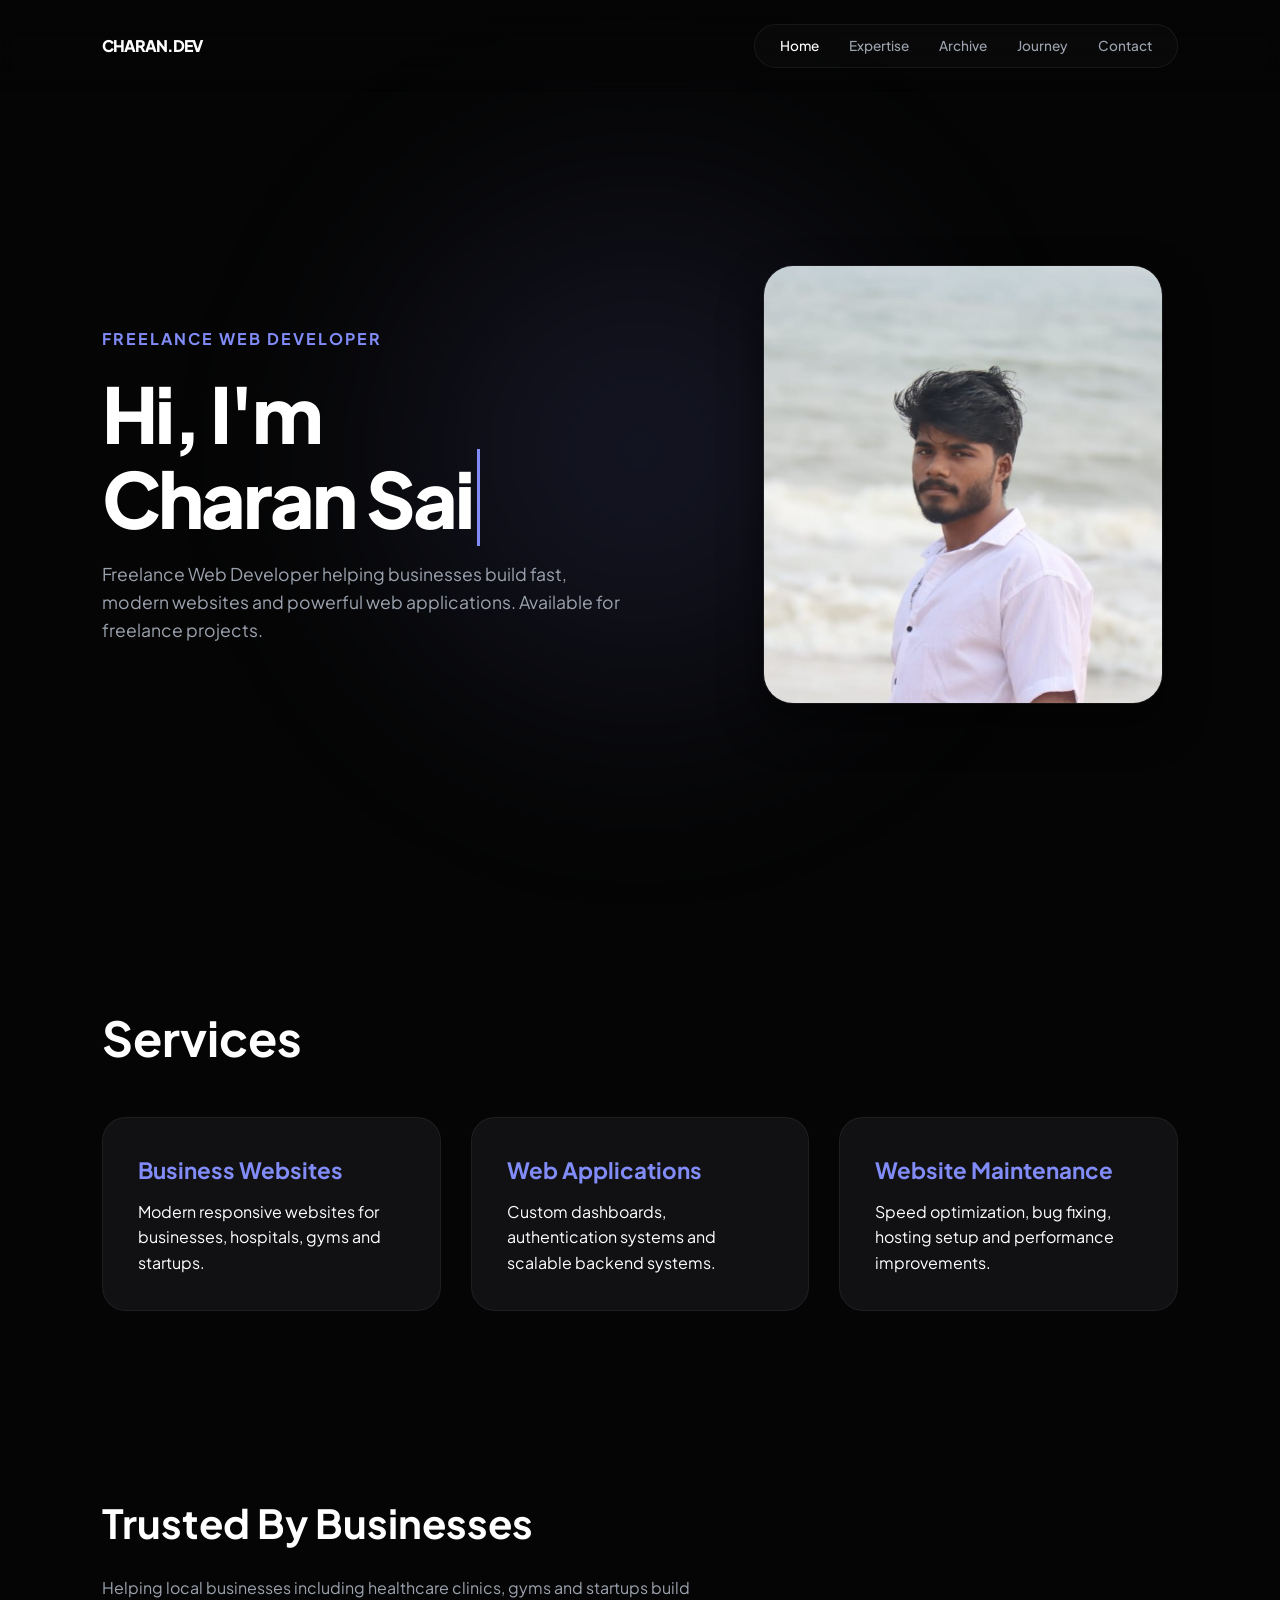
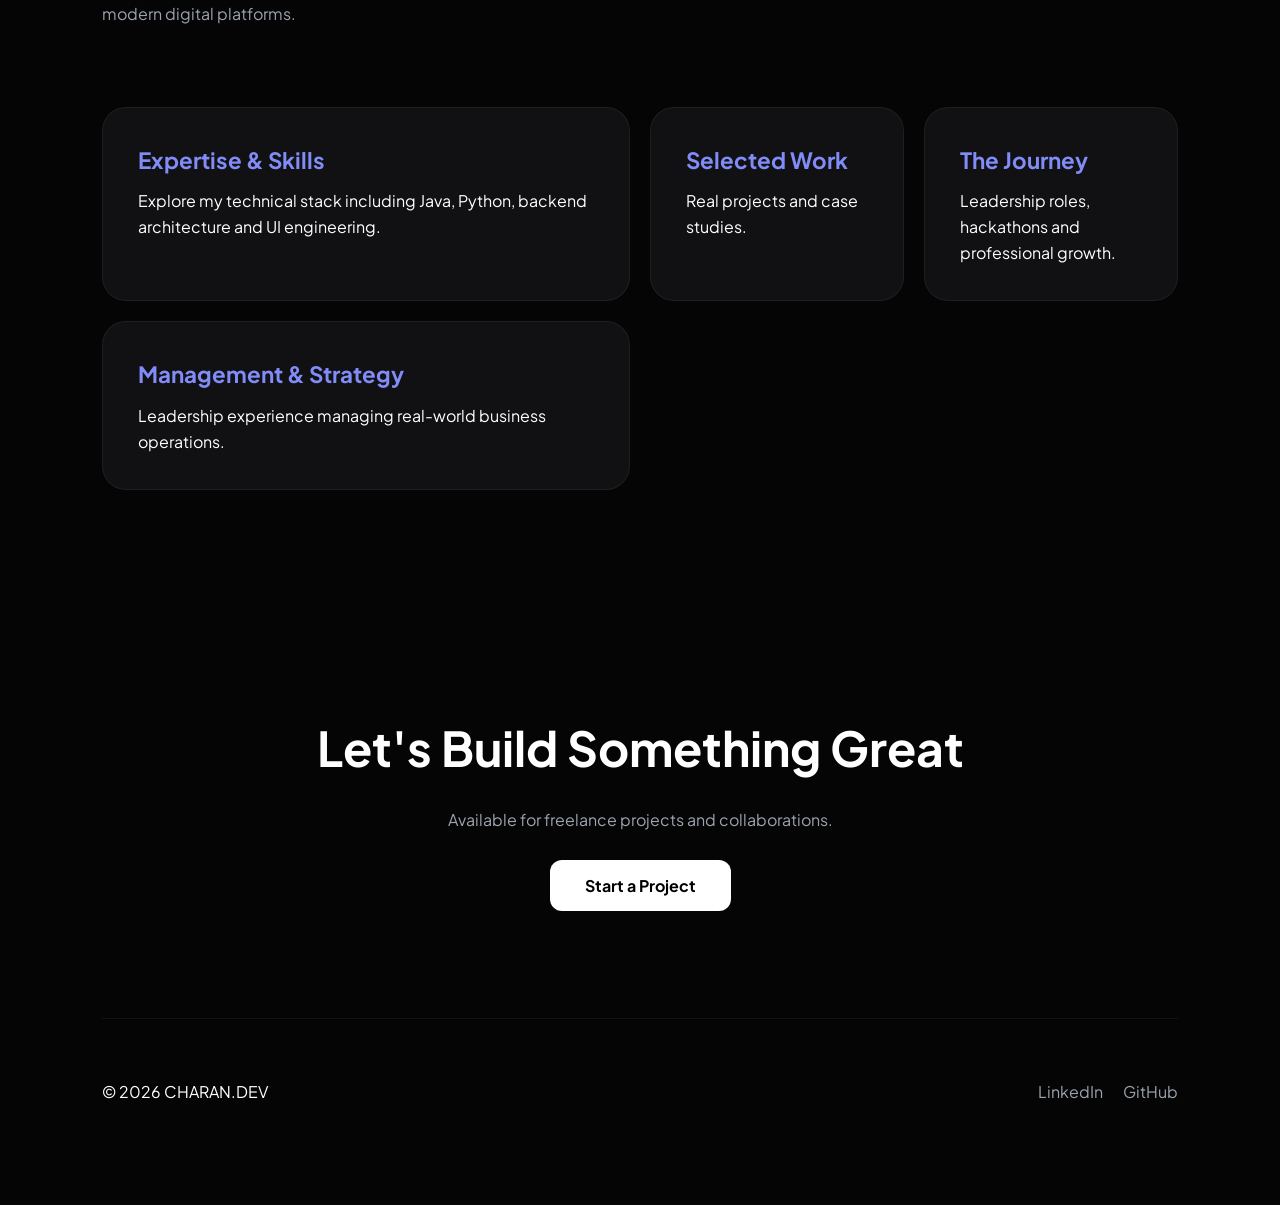
==== index.html @ 9d85164d "Initial commit: Charan Sai old portfolio website archive" ====
<!DOCTYPE html>
<html lang="en">
<head>
<meta charset="UTF-8">
<meta name="viewport" content="width=device-width, initial-scale=1.0">
<title>Charan Sai | Freelance Web Developer</title>

<link href="https://fonts.googleapis.com/css2?family=Plus+Jakarta+Sans:wght@300;400;500;600;700;800&display=swap" rel="stylesheet">

<style>

:root{
--bg:#050505;
--accent:#818cf8;
--accent-glow:rgba(129,140,248,0.15);
--text-main:#ffffff;
--text-dim:#9ca3af;
--surface:#111113;
--border:rgba(255,255,255,0.06);
--glass:rgba(255,255,255,0.02);
}

*{
margin:0;
padding:0;
box-sizing:border-box;
font-family:'Plus Jakarta Sans',sans-serif;
}

body{
background:var(--bg);
color:var(--text-main);
overflow-x:hidden;
line-height:1.6;
}

@keyframes fadeInUp{
from{opacity:0;transform:translateY(40px);}
to{opacity:1;transform:translateY(0);}
}

@keyframes photoPop{
0%{opacity:0;transform:scale(0.9) translateY(20px);}
100%{opacity:1;transform:scale(1) translateY(0);}
}

@keyframes blink{
50% { border-color: transparent }
}

.reveal{opacity:0;}
.active-reveal{animation:fadeInUp 1s cubic-bezier(0.2,0.8,0.2,1) forwards;}

.noise{
position:fixed;
top:0;
left:0;
width:100%;
height:100%;
z-index:-1;
opacity:0.03;
pointer-events:none;
background:url('https://grainy-gradients.vercel.app/noise.svg');
}

.spotlight{
position:fixed;
top:50%;
left:50%;
transform:translate(-50%,-50%);
width:60vw;
height:60vw;
background:radial-gradient(circle,var(--accent-glow) 0%,transparent 70%);
z-index:-1;
filter:blur(80px);
}

nav{
position:fixed;
top:0;
width:100%;
padding:24px 8%;
display:flex;
justify-content:space-between;
align-items:center;
z-index:1000;
background:linear-gradient(to bottom,var(--bg) 0%,transparent 100%);
backdrop-filter:blur(10px);
}

.nav-links{
display:flex;
gap:30px;
background:var(--glass);
padding:10px 25px;
border-radius:100px;
border:1px solid var(--border);
}

nav a{
text-decoration:none;
color:var(--text-dim);
font-size:0.85rem;
font-weight:500;
transition:0.4s;
}

nav a:hover,
nav a.active{
color:var(--text-main);
}

.hero{
min-height:100vh;
display:flex;
align-items:center;
justify-content:center;
padding:120px 8% 50px;
}

.hero-container{
display:flex;
align-items:center;
justify-content:space-between;
width:100%;
max-width:1400px;
gap:50px;
}

.hero-text{flex:1;}

.hero-text h2{
color:var(--accent);
font-weight:700;
margin-bottom:20px;
letter-spacing:2px;
font-size:1rem;
}

.hero-text h1{
font-size:clamp(2.5rem,6vw,5rem);
font-weight:800;
letter-spacing:-3px;
line-height:1.1;
margin-bottom:20px;
min-height: 1.2em;
}

#typewriter{
border-right: 3px solid var(--accent);
white-space: nowrap;
padding-right: 5px;
animation: blink 0.75s step-end infinite;
}

.hero-text p{
color:var(--text-dim);
max-width:520px;
font-size:1.1rem;
}

.hero-image{
flex:0 0 40%;
display:flex;
justify-content:center;
opacity:0;
}

.hero-image img{
width:100%;
max-width:400px;
border-radius:30px;
border:1px solid var(--border);
box-shadow:0 20px 40px rgba(0,0,0,0.5);
}

.photo-appear{
animation:photoPop 1s cubic-bezier(0.2,0.8,0.2,1) forwards;
}

.bento-container{
padding:0 8% 100px;
display:grid;
grid-template-columns:repeat(4,1fr);
gap:20px;
}

.bento-card{
background:var(--surface);
border:1px solid var(--border);
border-radius:24px;
padding:35px;
text-decoration:none;
color:inherit;
transition:0.5s;
}

.bento-card:hover{
transform:translateY(-10px);
border-color:var(--accent);
}

.span-2{
grid-column:span 2;
}

.bento-card h3{
font-size:1.4rem;
margin-bottom:10px;
color:var(--accent);
}

.services{
padding:100px 8%;
}

.services-grid{
display:grid;
grid-template-columns:repeat(3,1fr);
gap:30px;
margin-top:40px;
}

.trust{
padding:80px 8%;
}

.cta{
padding:120px 8%;
text-align:center;
}

.cta-btn{
padding:15px 35px;
background:white;
color:black;
border-radius:12px;
text-decoration:none;
font-weight:700;
}

footer{
margin:0 8% 40px;
padding:60px 0;
border-top:1px solid var(--border);
display:flex;
justify-content:space-between;
}

@media(max-width:992px){

.hero-container{
flex-direction:column;
text-align:center;
}

.hero-image{
width:60%;
margin-bottom:30px;
}

.services-grid{
grid-template-columns:1fr;
}

.bento-container{
grid-template-columns:1fr;
}

}

</style>
</head>

<body>

<div class="noise"></div>
<div class="spotlight" id="spotlight"></div>

<nav>
<div style="font-weight:800;letter-spacing:-1px;">CHARAN.DEV</div>

<div class="nav-links">
<a class='active' href='index.html'>Home</a>
<a href='about.html'>Expertise</a>
<a href='projects.html'>Archive</a>
<a href='experience.html'>Journey</a>
<a href='contact.html'>Contact</a>
</div>
</nav>

<section class="hero">

<div class="hero-container">

<div class="hero-text reveal active-reveal">

<h2>FREELANCE WEB DEVELOPER</h2>

<h1>Hi, I'm <span id="typewriter"></span></h1>

<p>
Freelance Web Developer helping businesses build fast, modern websites
and powerful web applications. Available for freelance projects.
</p>

</div>

<div class="hero-image" id="hero-img">
<img src="charan.jpeg">
</div>

</div>

</section>

<section class="services reveal">

<h2 style="font-size:3rem;">Services</h2>

<div class="services-grid">

<div class="bento-card">
<h3>Business Websites</h3>
<p>Modern responsive websites for businesses, hospitals, gyms and startups.</p>
</div>

<div class="bento-card">
<h3>Web Applications</h3>
<p>Custom dashboards, authentication systems and scalable backend systems.</p>
</div>

<div class="bento-card">
<h3>Website Maintenance</h3>
<p>Speed optimization, bug fixing, hosting setup and performance improvements.</p>
</div>

</div>

</section>

<section class="trust reveal">

<h2 style="font-size:2.5rem;margin-bottom:20px;">Trusted By Businesses</h2>

<p style="color:var(--text-dim);max-width:600px;">
Helping local businesses including healthcare clinics, gyms and startups
build modern digital platforms.
</p>

</section>

<section class="bento-container">

<a class='bento-card span-2 reveal' href='about.html'>
<h3>Expertise & Skills</h3>
<p>Explore my technical stack including Java, Python, backend architecture and UI engineering.</p>
</a>

<a class='bento-card reveal' href='projects.html'>
<h3>Selected Work</h3>
<p>Real projects and case studies.</p>
</a>

<a class='bento-card reveal' href='experience.html'>
<h3>The Journey</h3>
<p>Leadership roles, hackathons and professional growth.</p>
</a>

<a class='bento-card span-2 reveal' href='experience.html'>
<h3>Management & Strategy</h3>
<p>Leadership experience managing real-world business operations.</p>
</a>

</section>

<section class="cta reveal">

<h2 style="font-size:3rem;margin-bottom:20px;">
Let's Build Something Great
</h2>

<p style="color:var(--text-dim);margin-bottom:40px;">
Available for freelance projects and collaborations.
</p>

<a class='cta-btn' href='contact.html'>
Start a Project
</a>

</section>

<footer>

<div>© 2026 CHARAN.DEV</div>

<div style="display:flex;gap:20px;">
<a href="https://linkedin.com/in/charan11328" style="color:var(--text-dim);text-decoration:none;">LinkedIn</a>
<a href="https://github.com/charan11328" style="color:var(--text-dim);text-decoration:none;">GitHub</a>
</div>

</footer>

<script>

const phrases = [
    "Charan Sai", 
    "a Developer", 
    "a Freelancer", 
    "a CSE Student",
    "a UI Engineer",
    "a Data Explorer"
];

const typewriter = document.getElementById('typewriter');
let phraseIndex = 0;
let charIndex = 0;
let isDeleting = false;
let typeSpeed = 80;

function type() {
    const currentPhrase = phrases[phraseIndex];

    if (isDeleting) {
        typewriter.textContent = currentPhrase.substring(0, charIndex - 1);
        charIndex--;
        typeSpeed = 40; 
    } else {
        typewriter.textContent = currentPhrase.substring(0, charIndex + 1);
        charIndex++;
        typeSpeed = 80; 
    }

    if (!isDeleting && charIndex === currentPhrase.length) {
        isDeleting = true;
        typeSpeed = 2000; 
    } else if (isDeleting && charIndex === 0) {
        isDeleting = false;
        phraseIndex = (phraseIndex + 1) % phrases.length;
        typeSpeed = 400;
    }

    setTimeout(type, typeSpeed);
}

document.addEventListener('mousemove',(e)=>{
    const spotlight = document.getElementById('spotlight');
    if(spotlight) {
        spotlight.style.left=e.clientX+'px';
        spotlight.style.top=e.clientY+'px';
    }
});

const observerOptions={threshold:0.1};

const observer=new IntersectionObserver((entries)=>{
    entries.forEach((entry,index)=>{
        if(entry.isIntersecting){
            setTimeout(()=>{
                entry.target.classList.add('active-reveal');
            },index*100);
        }
    });
},observerOptions);

document.querySelectorAll('.reveal').forEach((el)=>observer.observe(el));

window.onload=()=>{
    document.getElementById("hero-img").classList.add("photo-appear");
    setTimeout(type, 500);
}

</script>

</body>
</html>
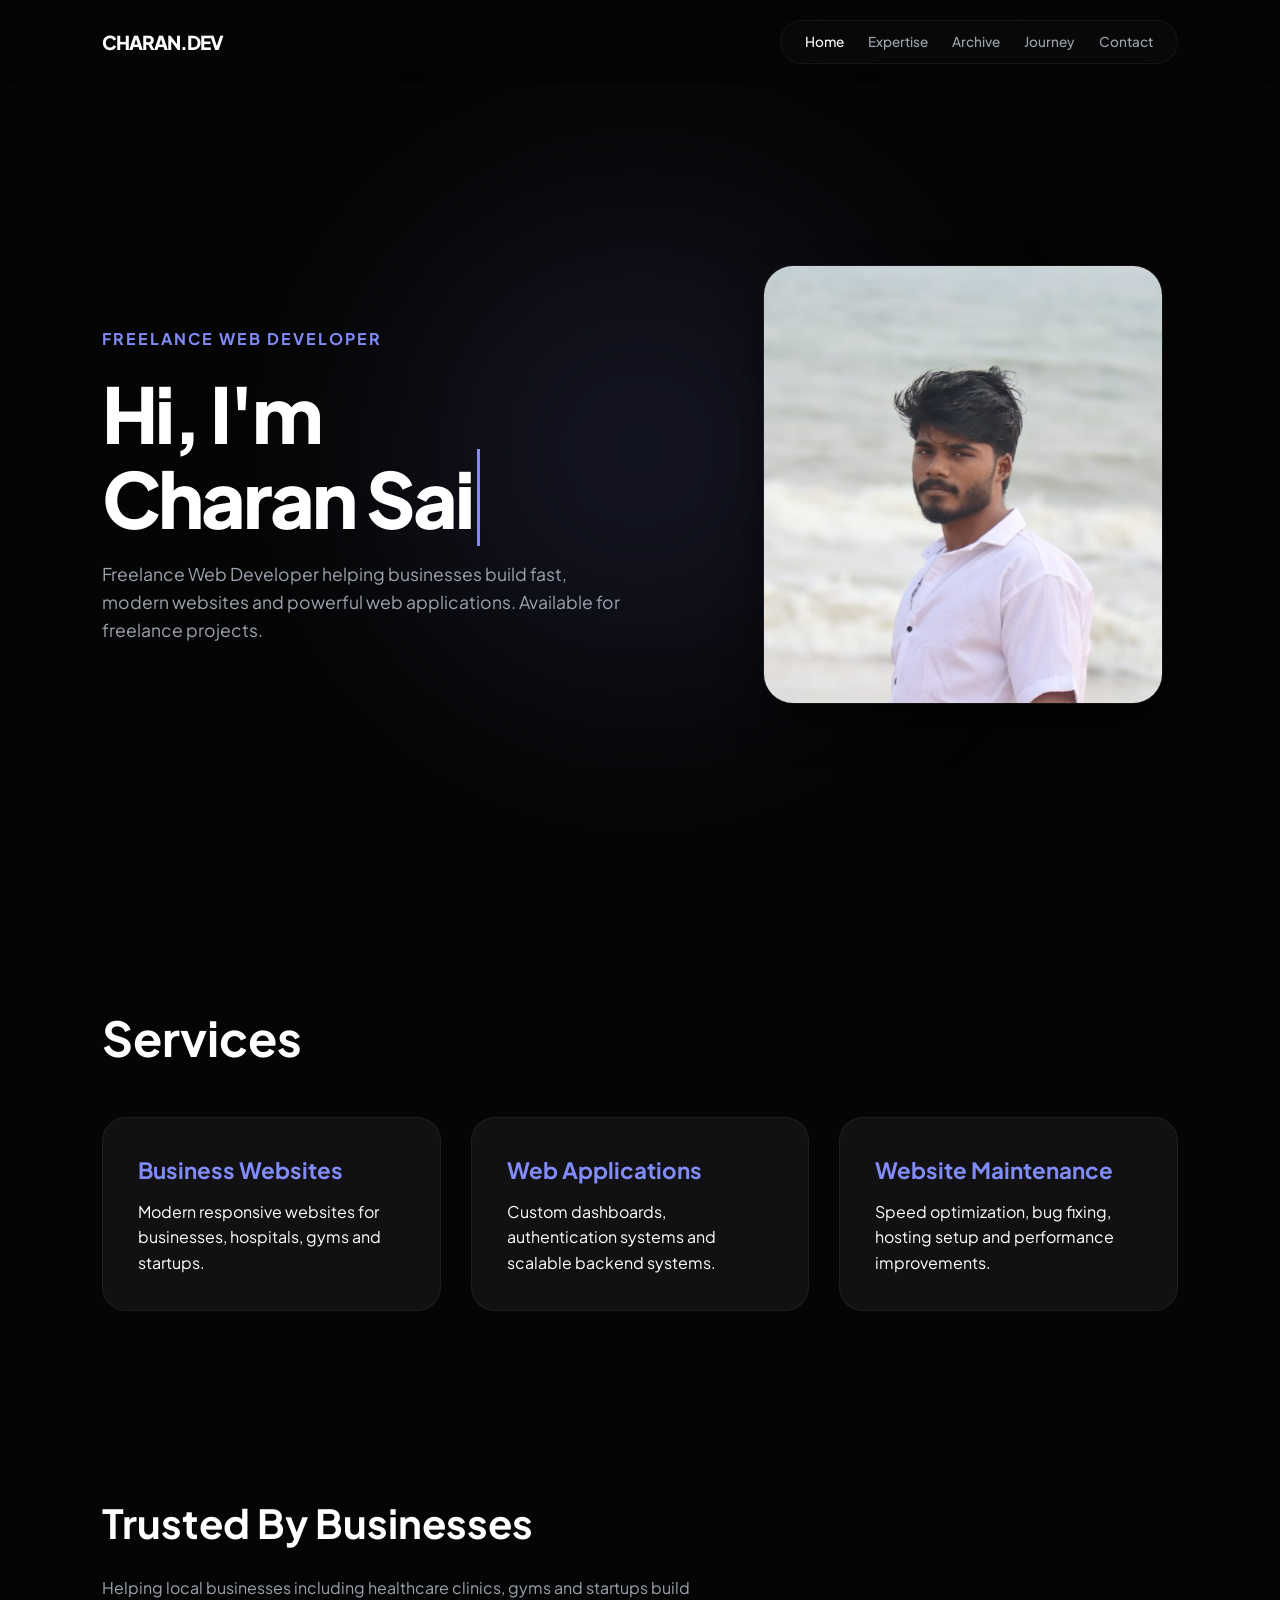
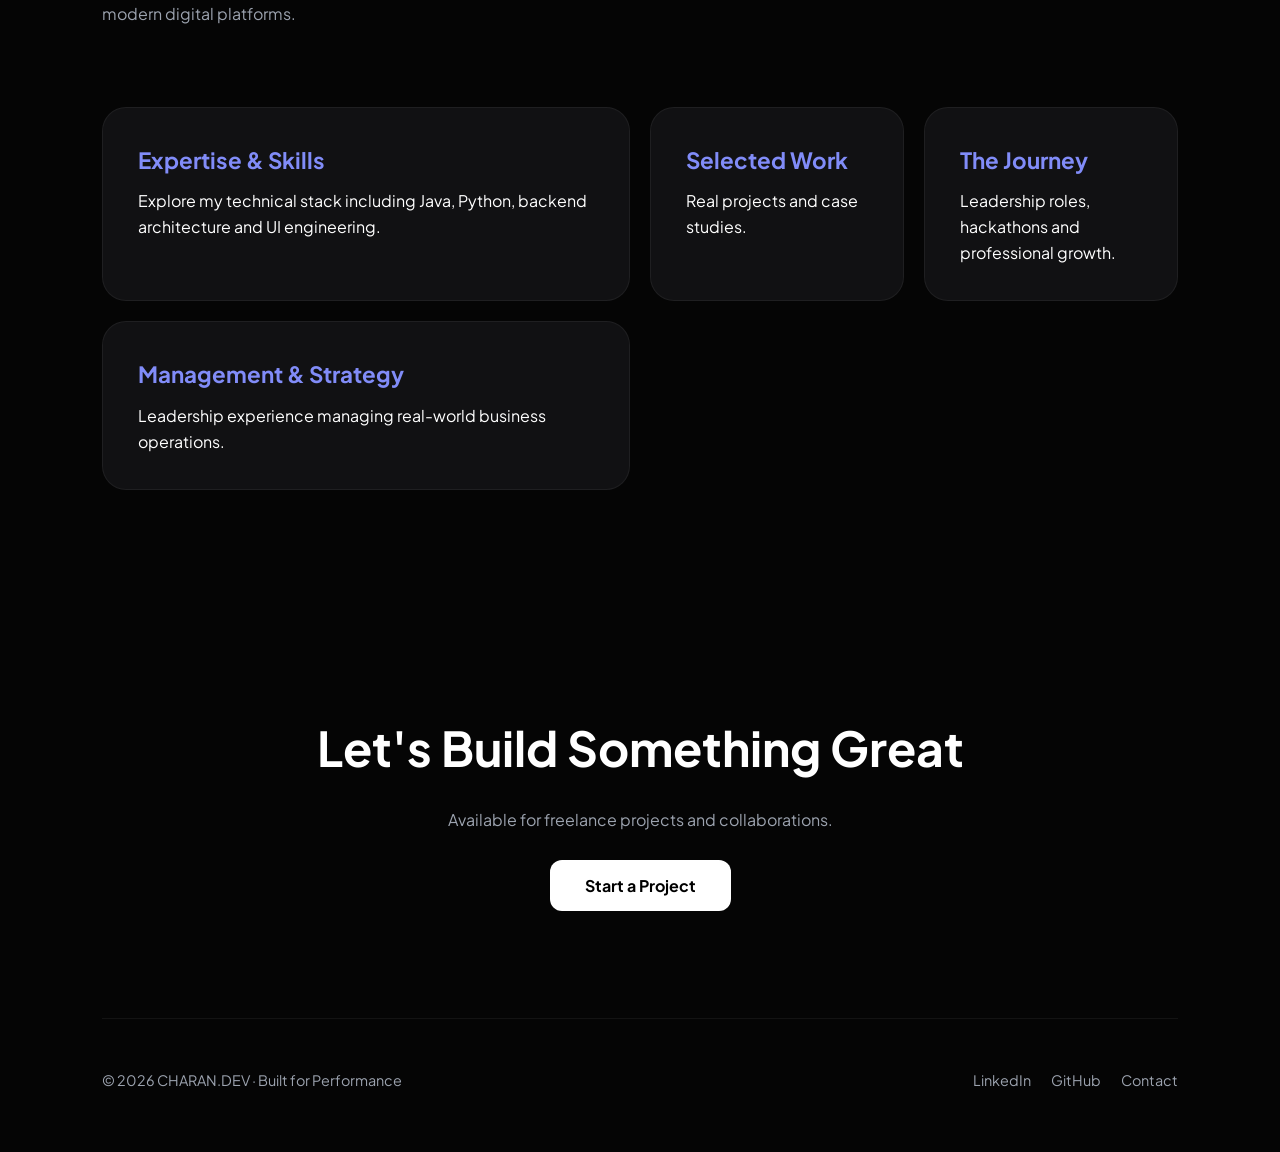
==== commit a2c40ac4: "Fix mobile responsiveness, navigation menu, and UI bugs across all pages" ====
--- a/index.html
+++ b/index.html
@@ -79,22 +79,34 @@
 position:fixed;
 top:0;
 width:100%;
-padding:24px 8%;
+padding:20px 8%;
 display:flex;
 justify-content:space-between;
 align-items:center;
 z-index:1000;
 background:linear-gradient(to bottom,var(--bg) 0%,transparent 100%);
-backdrop-filter:blur(10px);
+backdrop-filter:blur(12px);
+-webkit-backdrop-filter:blur(12px);
+transition:all .3s;
+}
+
+.logo{
+font-weight:800;
+letter-spacing:-1px;
+font-size:1.2rem;
+text-decoration:none;
+color:var(--text-main);
+z-index:1001;
 }
 
 .nav-links{
 display:flex;
-gap:30px;
+gap:24px;
 background:var(--glass);
-padding:10px 25px;
+padding:10px 24px;
 border-radius:100px;
 border:1px solid var(--border);
+backdrop-filter:blur(10px);
 }
 
 nav a{
@@ -102,12 +114,47 @@
 color:var(--text-dim);
 font-size:0.85rem;
 font-weight:500;
-transition:0.4s;
+transition:0.3s;
 }
 
 nav a:hover,
 nav a.active{
 color:var(--text-main);
+}
+
+.mobile-toggle{
+display:none;
+flex-direction:column;
+justify-content:center;
+gap:5px;
+width:42px;
+height:42px;
+background:var(--glass);
+border:1px solid var(--border);
+border-radius:10px;
+cursor:pointer;
+padding:10px;
+z-index:1001;
+transition:0.3s;
+}
+
+.mobile-toggle span{
+display:block;
+width:100%;
+height:2px;
+background:var(--text-main);
+border-radius:2px;
+transition:transform 0.3s ease, opacity 0.3s ease;
+}
+
+.mobile-toggle.active span:nth-child(1){
+transform:translateY(7px) rotate(45deg);
+}
+.mobile-toggle.active span:nth-child(2){
+opacity:0;
+}
+.mobile-toggle.active span:nth-child(3){
+transform:translateY(-7px) rotate(-45deg);
 }
 
 .hero{
@@ -241,22 +288,41 @@
 
 footer{
 margin:0 8% 40px;
-padding:60px 0;
+padding:50px 0 20px;
 border-top:1px solid var(--border);
 display:flex;
 justify-content:space-between;
+align-items:center;
+color:var(--text-dim);
+font-size:0.9rem;
+}
+
+.footer-links{
+display:flex;
+gap:20px;
+}
+
+.footer-links a{
+color:var(--text-dim);
+text-decoration:none;
+transition:0.3s;
+}
+
+.footer-links a:hover{
+color:var(--text-main);
 }
 
 @media(max-width:992px){
-
 .hero-container{
 flex-direction:column;
 text-align:center;
+gap:30px;
 }
 
 .hero-image{
-width:60%;
-margin-bottom:30px;
+width:100%;
+max-width:320px;
+margin-bottom:20px;
 }
 
 .services-grid{
@@ -264,9 +330,105 @@
 }
 
 .bento-container{
+grid-template-columns:repeat(2,1fr);
+gap:16px;
+}
+}
+
+@media(max-width:768px){
+nav{
+padding:16px 5%;
+background:rgba(5,5,5,0.85);
+}
+
+.mobile-toggle{
+display:flex;
+}
+
+.nav-links{
+position:fixed;
+top:0;
+right:-100%;
+width:75%;
+max-width:300px;
+height:100vh;
+height:100dvh;
+background:#0d0d10;
+border-left:1px solid var(--border);
+border-radius:0;
+padding:90px 24px 40px;
+flex-direction:column;
+gap:16px;
+transition:right 0.35s cubic-bezier(0.4,0,0.2,1);
+box-shadow:-10px 0 30px rgba(0,0,0,0.8);
+z-index:1000;
+}
+
+.nav-links.open{
+right:0;
+}
+
+.nav-links a{
+font-size:1.1rem;
+font-weight:600;
+padding:12px 18px;
+border-radius:12px;
+background:var(--glass);
+border:1px solid var(--border);
+display:block;
+}
+
+.nav-links a.active{
+background:var(--accent-glow);
+border-color:rgba(129,140,248,0.3);
+color:var(--accent);
+}
+
+.hero{
+padding:110px 5% 40px;
+min-height:auto;
+}
+
+.hero-text h1{
+letter-spacing:-1.5px;
+}
+
+.services, .trust, .cta{
+padding:60px 5%;
+}
+
+.bento-container{
 grid-template-columns:1fr;
-}
-
+padding:0 5% 60px;
+}
+
+.span-2{
+grid-column:span 1;
+}
+
+footer{
+margin:0 5% 30px;
+padding:35px 0 15px;
+flex-direction:column;
+gap:18px;
+text-align:center;
+}
+}
+
+@media(max-width:480px){
+.hero-image{
+max-width:240px;
+}
+
+.bento-card{
+padding:25px;
+}
+
+.cta-btn{
+display:inline-block;
+width:100%;
+max-width:280px;
+}
 }
 
 </style>
@@ -278,9 +440,15 @@
 <div class="spotlight" id="spotlight"></div>
 
 <nav>
-<div style="font-weight:800;letter-spacing:-1px;">CHARAN.DEV</div>
-
-<div class="nav-links">
+<a class="logo" href="index.html">CHARAN.DEV</a>
+
+<button class="mobile-toggle" id="mobileToggle" aria-label="Toggle navigation" aria-expanded="false">
+<span></span>
+<span></span>
+<span></span>
+</button>
+
+<div class="nav-links" id="navLinks">
 <a class='active' href='index.html'>Home</a>
 <a href='about.html'>Expertise</a>
 <a href='projects.html'>Archive</a>
@@ -392,16 +560,43 @@
 
 <footer>
 
-<div>© 2026 CHARAN.DEV</div>
-
-<div style="display:flex;gap:20px;">
-<a href="https://linkedin.com/in/charan11328" style="color:var(--text-dim);text-decoration:none;">LinkedIn</a>
-<a href="https://github.com/charan11328" style="color:var(--text-dim);text-decoration:none;">GitHub</a>
+<div>© 2026 CHARAN.DEV · Built for Performance</div>
+
+<div class="footer-links">
+<a href="https://linkedin.com/in/charan11328" target="_blank" rel="noopener">LinkedIn</a>
+<a href="https://github.com/charan11328" target="_blank" rel="noopener">GitHub</a>
+<a href="contact.html">Contact</a>
 </div>
 
 </footer>
 
 <script>
+
+// Mobile Navigation Toggle
+const mobileToggle = document.getElementById('mobileToggle');
+const navLinks = document.getElementById('navLinks');
+if(mobileToggle && navLinks){
+    mobileToggle.addEventListener('click', (e) => {
+        e.stopPropagation();
+        const isOpen = navLinks.classList.toggle('open');
+        mobileToggle.classList.toggle('active');
+        mobileToggle.setAttribute('aria-expanded', isOpen);
+    });
+    document.addEventListener('click', (e) => {
+        if(navLinks.classList.contains('open') && !navLinks.contains(e.target) && !mobileToggle.contains(e.target)){
+            navLinks.classList.remove('open');
+            mobileToggle.classList.remove('active');
+            mobileToggle.setAttribute('aria-expanded', 'false');
+        }
+    });
+    navLinks.querySelectorAll('a').forEach(link => {
+        link.addEventListener('click', () => {
+            navLinks.classList.remove('open');
+            mobileToggle.classList.remove('active');
+            mobileToggle.setAttribute('aria-expanded', 'false');
+        });
+    });
+}
 
 const phrases = [
     "Charan Sai", 
